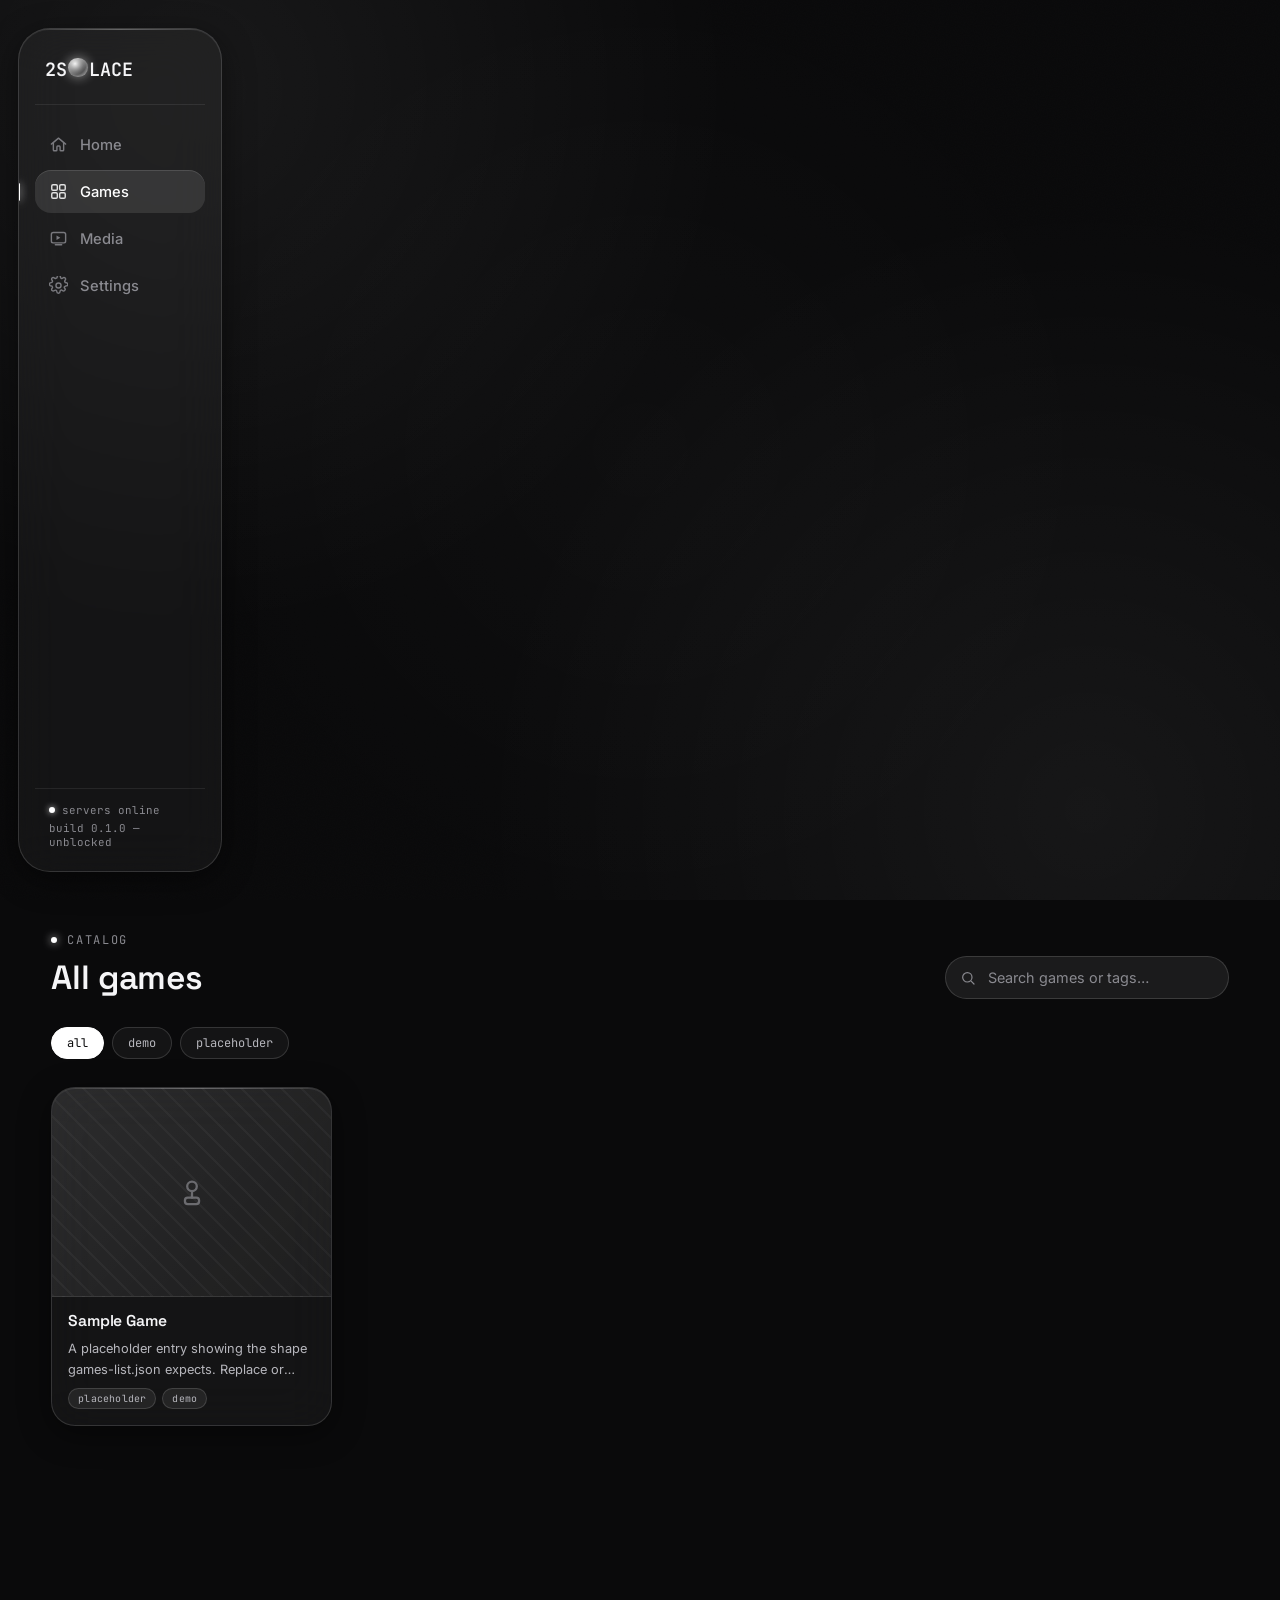
==== games.html @ 9ac843ba "Add files via upload" ====
<!DOCTYPE html>
<html lang="en">
<head>
<meta charset="UTF-8" />
<meta name="viewport" content="width=device-width, initial-scale=1.0" />
<title>Games — 2S0LACE</title>
<meta name="description" content="Browse and play the full 2S0LACE HTML5 games catalog." />
<link rel="stylesheet" href="assets/css/tokens.css" />
<link rel="stylesheet" href="assets/css/nav.css" />
<link rel="stylesheet" href="assets/css/games.css" />
</head>
<body data-page="games">

<div id="nav-mount"></div>

<div class="page">
  <div class="content">
    <div class="container">

      <div id="browse-view">
        <div class="games-header">
          <div>
            <span class="eyebrow">catalog</span>
            <h1 class="games-title">All games</h1>
          </div>
          <div class="search-wrap">
            <svg viewBox="0 0 24 24" fill="none" stroke="currentColor" stroke-width="1.8" stroke-linecap="round"><circle cx="11" cy="11" r="7"/><path d="m21 21-4.3-4.3"/></svg>
            <input type="text" id="game-search" placeholder="Search games or tags…" autocomplete="off" />
          </div>
        </div>

        <div class="tag-row" id="tag-row"></div>

        <div class="game-grid" id="game-grid">
          <div class="empty-state">loading catalog…</div>
        </div>
      </div>

      <div class="player-view" id="player-view">
        <div class="player-bar">
          <div class="player-meta">
            <button class="btn btn-glass" id="close-player">← Back to catalog</button>
            <h2 id="player-title">Game title</h2>
          </div>
        </div>

        <div class="player-frame-wrap glass">
          <iframe id="player-frame" src="" title="Game player" allow="fullscreen; gamepad; autoplay" allowfullscreen></iframe>
        </div>

        <div class="player-details">
          <div class="detail-card glass">
            <h4>About</h4>
            <p id="player-desc">—</p>
            <div class="game-tags" id="player-tags" style="margin-top: 14px;"></div>
          </div>
          <div class="detail-card glass">
            <h4>Controls</h4>
            <p id="player-controls">—</p>
          </div>
        </div>
      </div>

    </div>
  </div>
</div>

<script src="assets/js/nav.js"></script>
<script src="assets/js/games.js"></script>
</body>
</html>
---- assets/css/tokens.css ----
/* ==========================================================================
   2S0LACE — Design Tokens
   Liquid glass / black & white / rounded
   ========================================================================== */

@import url('https://fonts.googleapis.com/css2?family=Space+Grotesk:wght@400;500;600;700&family=Inter:wght@400;500;600;700&family=JetBrains+Mono:wght@400;500;600&display=swap');

:root {
  /* ---- Color ---- */
  --void:            #0a0a0b;
  --void-soft:       #111113;
  --ink:             #f5f5f7;
  --ink-dim:         #b7b7bd;
  --ink-faint:       #8a8a90;
  --hairline:        rgba(255, 255, 255, 0.08);
  --hairline-strong: rgba(255, 255, 255, 0.16);

  /* Glass surfaces — layered whites at low opacity over the void */
  --glass-1: rgba(255, 255, 255, 0.045);
  --glass-2: rgba(255, 255, 255, 0.07);
  --glass-3: rgba(255, 255, 255, 0.10);
  --glass-border: rgba(255, 255, 255, 0.14);
  --glass-highlight: rgba(255, 255, 255, 0.5);

  --white: #ffffff;
  --black: #000000;

  /* ---- Radius ---- */
  --r-sm: 10px;
  --r-md: 16px;
  --r-lg: 24px;
  --r-xl: 32px;
  --r-pill: 999px;

  /* ---- Type ---- */
  --font-display: 'Space Grotesk', system-ui, sans-serif;
  --font-body: 'Inter', system-ui, sans-serif;
  --font-mono: 'JetBrains Mono', ui-monospace, monospace;

  /* ---- Shadow / depth ---- */
  --shadow-glass: 0 8px 32px rgba(0, 0, 0, 0.45), inset 0 1px 0 rgba(255, 255, 255, 0.08);
  --shadow-lift: 0 16px 48px rgba(0, 0, 0, 0.55), inset 0 1px 0 rgba(255, 255, 255, 0.1);

  /* ---- Motion ---- */
  --ease: cubic-bezier(0.16, 1, 0.3, 1);
  --fast: 150ms;
  --med: 300ms;
}

* { box-sizing: border-box; }

html {
  color-scheme: dark;
  scroll-behavior: smooth;
}

body {
  margin: 0;
  min-height: 100vh;
  background: var(--void);
  color: var(--ink);
  font-family: var(--font-body);
  -webkit-font-smoothing: antialiased;
  overflow-x: hidden;
}

/* Ambient background — subtle radial glow, no color accent, just light */
.ambient {
  position: fixed;
  inset: 0;
  z-index: 0;
  pointer-events: none;
  background:
    radial-gradient(circle at 15% 10%, rgba(255,255,255,0.06), transparent 40%),
    radial-gradient(circle at 85% 90%, rgba(255,255,255,0.05), transparent 45%),
    radial-gradient(circle at 50% 50%, rgba(255,255,255,0.02), transparent 60%);
}

.ambient::after {
  content: '';
  position: absolute;
  inset: 0;
  background-image: url("data:image/svg+xml,%3Csvg xmlns='http://www.w3.org/2000/svg' width='120' height='120'%3E%3Cfilter id='n'%3E%3CfeTurbulence type='fractalNoise' baseFrequency='0.9' numOctaves='2' stitchTiles='stitch'/%3E%3C/filter%3E%3Crect width='100%25' height='100%25' filter='url(%23n)' opacity='0.02'/%3E%3C/svg%3E");
  opacity: 0.5;
}

a { color: inherit; text-decoration: none; }
ul { list-style: none; margin: 0; padding: 0; }
button { font-family: inherit; }

::selection { background: rgba(255,255,255,0.2); color: var(--white); }

/* Scrollbar */
::-webkit-scrollbar { width: 10px; height: 10px; }
::-webkit-scrollbar-track { background: transparent; }
::-webkit-scrollbar-thumb { background: var(--glass-3); border-radius: var(--r-pill); border: 2px solid var(--void); }
::-webkit-scrollbar-thumb:hover { background: var(--glass-border); }

/* Focus visibility */
:focus-visible {
  outline: 2px solid rgba(255,255,255,0.6);
  outline-offset: 3px;
  border-radius: var(--r-sm);
}

/* ---- Glass panel primitive ---- */
.glass {
  background: var(--glass-1);
  backdrop-filter: blur(24px) saturate(140%);
  -webkit-backdrop-filter: blur(24px) saturate(140%);
  border: 1px solid var(--glass-border);
  border-radius: var(--r-lg);
  box-shadow: var(--shadow-glass);
  position: relative;
}

.glass::before {
  /* top sheen — the "liquid" highlight */
  content: '';
  position: absolute;
  top: 0; left: 0; right: 0;
  height: 1px;
  background: linear-gradient(90deg, transparent, var(--glass-highlight), transparent);
  opacity: 0.5;
  border-radius: var(--r-lg) var(--r-lg) 0 0;
}

.glass-raised {
  background: var(--glass-2);
  box-shadow: var(--shadow-lift);
}

/* ---- Buttons ---- */
.btn {
  display: inline-flex;
  align-items: center;
  justify-content: center;
  gap: 8px;
  padding: 12px 22px;
  border-radius: var(--r-pill);
  font-family: var(--font-body);
  font-weight: 600;
  font-size: 0.95rem;
  cursor: pointer;
  border: 1px solid transparent;
  transition: transform var(--fast) var(--ease), background var(--fast) var(--ease), border-color var(--fast) var(--ease);
  white-space: nowrap;
}

.btn:active { transform: scale(0.97); }

.btn-primary {
  background: var(--white);
  color: var(--void);
}
.btn-primary:hover { background: var(--ink-dim); }

.btn-glass {
  background: var(--glass-2);
  border-color: var(--glass-border);
  color: var(--ink);
  backdrop-filter: blur(16px);
  -webkit-backdrop-filter: blur(16px);
}
.btn-glass:hover { background: var(--glass-3); border-color: var(--hairline-strong); }

.btn-ghost {
  background: transparent;
  color: var(--ink-dim);
  border-color: transparent;
}
.btn-ghost:hover { color: var(--ink); background: var(--glass-1); }

/* ---- Chips / tags ---- */
.chip {
  display: inline-flex;
  align-items: center;
  gap: 6px;
  padding: 5px 12px;
  border-radius: var(--r-pill);
  font-family: var(--font-mono);
  font-size: 0.72rem;
  letter-spacing: 0.02em;
  background: var(--glass-2);
  border: 1px solid var(--glass-border);
  color: var(--ink-dim);
  text-transform: lowercase;
}

/* ---- Layout shells ---- */
.page {
  position: relative;
  z-index: 1;
  min-height: 100vh;
  display: flex;
}

.content {
  flex: 1;
  min-width: 0;
  padding: 32px clamp(20px, 4vw, 56px) 100px;
}

.container {
  max-width: 1180px;
  margin: 0 auto;
}

/* ---- Section headers ---- */
.eyebrow {
  font-family: var(--font-mono);
  font-size: 0.75rem;
  letter-spacing: 0.14em;
  text-transform: uppercase;
  color: var(--ink-faint);
  display: flex;
  align-items: center;
  gap: 10px;
}

.eyebrow::before {
  content: '';
  width: 6px;
  height: 6px;
  border-radius: 50%;
  background: var(--white);
  box-shadow: 0 0 8px rgba(255,255,255,0.8);
}

h1, h2, h3, h4 {
  font-family: var(--font-display);
  font-weight: 600;
  margin: 0;
  letter-spacing: -0.01em;
}

p { color: var(--ink-dim); line-height: 1.6; margin: 0; }

/* ---- Placeholder page state ---- */
.placeholder {
  display: flex;
  flex-direction: column;
  align-items: center;
  justify-content: center;
  text-align: center;
  min-height: 60vh;
  gap: 20px;
  padding: 40px;
}

.placeholder-icon {
  width: 72px;
  height: 72px;
  border-radius: var(--r-lg);
  display: flex;
  align-items: center;
  justify-content: center;
  color: var(--ink-dim);
}

@media (max-width: 860px) {
  .content { padding: 24px 16px 120px; }
}
---- assets/css/nav.css ----
/* ==========================================================================
   2S0LACE — Navigation
   ========================================================================== */

.sidenav {
  width: 240px;
  flex-shrink: 0;
  position: sticky;
  top: 0;
  height: 100vh;
  padding: 28px 18px;
  display: flex;
  flex-direction: column;
  gap: 28px;
  z-index: 10;
}

.sidenav-inner {
  background: var(--glass-1);
  backdrop-filter: blur(24px) saturate(140%);
  -webkit-backdrop-filter: blur(24px) saturate(140%);
  border: 1px solid var(--glass-border);
  border-radius: var(--r-xl);
  box-shadow: var(--shadow-glass);
  height: 100%;
  display: flex;
  flex-direction: column;
  padding: 22px 16px;
  position: relative;
  overflow: hidden;
}

.sidenav-inner::before {
  content: '';
  position: absolute;
  top: 0; left: 0; right: 0;
  height: 1px;
  background: linear-gradient(90deg, transparent, var(--glass-highlight), transparent);
  opacity: 0.5;
}

/* Wordmark — the signature element */
.wordmark {
  font-family: var(--font-mono);
  font-size: 1.15rem;
  font-weight: 600;
  letter-spacing: 0.01em;
  display: flex;
  align-items: baseline;
  padding: 6px 10px 22px;
  margin-bottom: 18px;
  border-bottom: 1px solid var(--hairline);
  color: var(--ink);
}

.wordmark .lens {
  display: inline-block;
  position: relative;
  width: 1.05em;
  height: 1.05em;
  border-radius: 50%;
  background: radial-gradient(circle at 35% 30%, rgba(255,255,255,0.95), rgba(255,255,255,0.15) 60%, rgba(255,255,255,0.35) 100%);
  box-shadow: 0 0 12px rgba(255,255,255,0.5), inset 0 0 6px rgba(255,255,255,0.6);
  vertical-align: middle;
  margin: 0 1px;
  transform: translateY(1px);
}

.nav-list {
  display: flex;
  flex-direction: column;
  gap: 4px;
  flex: 1;
}

.nav-item {
  display: flex;
  align-items: center;
  gap: 12px;
  padding: 12px 14px;
  border-radius: var(--r-md);
  color: var(--ink-faint);
  font-weight: 500;
  font-size: 0.92rem;
  transition: background var(--fast) var(--ease), color var(--fast) var(--ease);
  position: relative;
}

.nav-item svg { width: 19px; height: 19px; flex-shrink: 0; opacity: 0.85; }

.nav-item:hover {
  background: var(--glass-2);
  color: var(--ink);
}

.nav-item.active {
  background: var(--glass-3);
  color: var(--white);
  box-shadow: inset 0 1px 0 rgba(255,255,255,0.12);
}

.nav-item.active::before {
  content: '';
  position: absolute;
  left: -18px;
  top: 50%;
  transform: translateY(-50%);
  width: 3px;
  height: 18px;
  border-radius: var(--r-pill);
  background: var(--white);
  box-shadow: 0 0 10px rgba(255,255,255,0.7);
}

.nav-footer {
  padding-top: 14px;
  border-top: 1px solid var(--hairline);
  font-family: var(--font-mono);
  font-size: 0.68rem;
  color: var(--ink-faint);
  display: flex;
  flex-direction: column;
  gap: 4px;
  padding-left: 14px;
}

.status-dot-row { display: flex; align-items: center; gap: 7px; }
.status-dot {
  width: 6px; height: 6px; border-radius: 50%;
  background: #ffffff;
  box-shadow: 0 0 6px rgba(255,255,255,0.8);
}

/* Mobile top bar + bottom nav */
.topbar {
  display: none;
}

.bottomnav {
  display: none;
}

@media (max-width: 860px) {
  .sidenav { display: none; }

  .topbar {
    display: flex;
    align-items: center;
    justify-content: space-between;
    padding: 14px 16px;
    position: sticky;
    top: 0;
    z-index: 20;
    background: rgba(10,10,11,0.7);
    backdrop-filter: blur(20px);
    -webkit-backdrop-filter: blur(20px);
    border-bottom: 1px solid var(--hairline);
  }

  .topbar .wordmark { padding: 0; margin: 0; border: none; font-size: 1rem; }

  .bottomnav {
    display: flex;
    position: fixed;
    bottom: 14px;
    left: 50%;
    transform: translateX(-50%);
    z-index: 30;
    padding: 8px;
    gap: 4px;
    background: var(--glass-2);
    backdrop-filter: blur(24px) saturate(140%);
    -webkit-backdrop-filter: blur(24px) saturate(140%);
    border: 1px solid var(--glass-border);
    border-radius: var(--r-pill);
    box-shadow: var(--shadow-lift);
  }

  .bottomnav .nav-item {
    flex-direction: column;
    gap: 3px;
    padding: 9px 16px;
    border-radius: var(--r-pill);
    font-size: 0.62rem;
  }

  .bottomnav .nav-item.active::before { display: none; }
  .bottomnav .nav-item.active { background: var(--white); color: var(--void); }
  .bottomnav .nav-item svg { width: 18px; height: 18px; }
}
---- assets/css/games.css ----
/* ==========================================================================
   2S0LACE — Games page
   ========================================================================== */

.games-header {
  display: flex;
  align-items: flex-end;
  justify-content: space-between;
  gap: 20px;
  margin-bottom: 28px;
  flex-wrap: wrap;
}

.games-title { font-size: clamp(1.6rem, 3vw, 2.1rem); margin-top: 8px; }

.search-wrap {
  position: relative;
  min-width: 240px;
}

.search-wrap input {
  width: 100%;
  padding: 12px 16px 12px 42px;
  border-radius: var(--r-pill);
  background: var(--glass-2);
  border: 1px solid var(--glass-border);
  color: var(--ink);
  font-family: var(--font-body);
  font-size: 0.9rem;
  outline: none;
  transition: border-color var(--fast) var(--ease), background var(--fast) var(--ease);
}
.search-wrap input:focus { border-color: var(--hairline-strong); background: var(--glass-3); }
.search-wrap input::placeholder { color: var(--ink-faint); }

.search-wrap svg {
  position: absolute;
  left: 15px; top: 50%;
  transform: translateY(-50%);
  width: 16px; height: 16px;
  color: var(--ink-faint);
  pointer-events: none;
}

.tag-row {
  display: flex;
  gap: 8px;
  flex-wrap: wrap;
  margin-bottom: 28px;
}

.tag-filter {
  padding: 7px 15px;
  border-radius: var(--r-pill);
  background: var(--glass-1);
  border: 1px solid var(--glass-border);
  color: var(--ink-dim);
  font-family: var(--font-mono);
  font-size: 0.75rem;
  cursor: pointer;
  transition: all var(--fast) var(--ease);
}
.tag-filter:hover { background: var(--glass-2); color: var(--ink); }
.tag-filter.active { background: var(--white); color: var(--void); border-color: var(--white); }

.game-grid {
  display: grid;
  grid-template-columns: repeat(auto-fill, minmax(230px, 1fr));
  gap: 18px;
}

.game-card {
  border-radius: var(--r-lg);
  overflow: hidden;
  cursor: pointer;
  transition: transform var(--med) var(--ease), box-shadow var(--med) var(--ease);
  display: flex;
  flex-direction: column;
}

.game-card:hover {
  transform: translateY(-4px);
  box-shadow: var(--shadow-lift);
}

.game-thumb {
  aspect-ratio: 4/3;
  background:
    linear-gradient(135deg, var(--glass-3), var(--glass-1)),
    repeating-linear-gradient(45deg, rgba(255,255,255,0.03) 0 2px, transparent 2px 14px);
  display: flex;
  align-items: center;
  justify-content: center;
  position: relative;
  overflow: hidden;
  border-bottom: 1px solid var(--hairline);
}

.game-thumb img { width: 100%; height: 100%; object-fit: cover; }

.game-thumb svg {
  width: 34px; height: 34px;
  color: var(--ink-faint);
  opacity: 0.7;
}

.featured-badge {
  position: absolute;
  top: 10px; right: 10px;
  padding: 4px 10px;
  background: var(--white);
  color: var(--void);
  font-family: var(--font-mono);
  font-size: 0.62rem;
  border-radius: var(--r-pill);
  font-weight: 600;
  letter-spacing: 0.04em;
}

.game-info { padding: 14px 16px 16px; display: flex; flex-direction: column; gap: 8px; flex: 1; }
.game-info h3 { font-size: 0.98rem; }
.game-info p { font-size: 0.8rem; margin: 0; display: -webkit-box; -webkit-line-clamp: 2; -webkit-box-orient: vertical; overflow: hidden; }

.game-tags { display: flex; gap: 6px; flex-wrap: wrap; margin-top: auto; }
.game-tags .chip { font-size: 0.62rem; padding: 3px 9px; }

.empty-state {
  grid-column: 1 / -1;
  text-align: center;
  padding: 60px 20px;
  color: var(--ink-faint);
  font-family: var(--font-mono);
  font-size: 0.85rem;
}

/* ---- Player view ---- */
.player-view { display: none; }
.player-view.open { display: block; }

.player-bar {
  display: flex;
  align-items: center;
  justify-content: space-between;
  gap: 16px;
  margin-bottom: 16px;
  flex-wrap: wrap;
}

.player-meta { display: flex; align-items: center; gap: 14px; }
.player-meta h2 { font-size: 1.3rem; }

.player-frame-wrap {
  border-radius: var(--r-xl);
  overflow: hidden;
  aspect-ratio: 16/10;
  background: var(--void-soft);
}

.player-frame-wrap iframe { width: 100%; height: 100%; border: 0; display: block; }

.player-details {
  margin-top: 18px;
  display: grid;
  grid-template-columns: 2fr 1fr;
  gap: 18px;
}

.detail-card { padding: 20px; }
.detail-card h4 { font-size: 0.8rem; text-transform: uppercase; letter-spacing: 0.08em; color: var(--ink-faint); margin-bottom: 10px; font-family: var(--font-mono); font-weight: 500; }

@media (max-width: 760px) {
  .player-details { grid-template-columns: 1fr; }
  .games-header { flex-direction: column; align-items: stretch; }
}
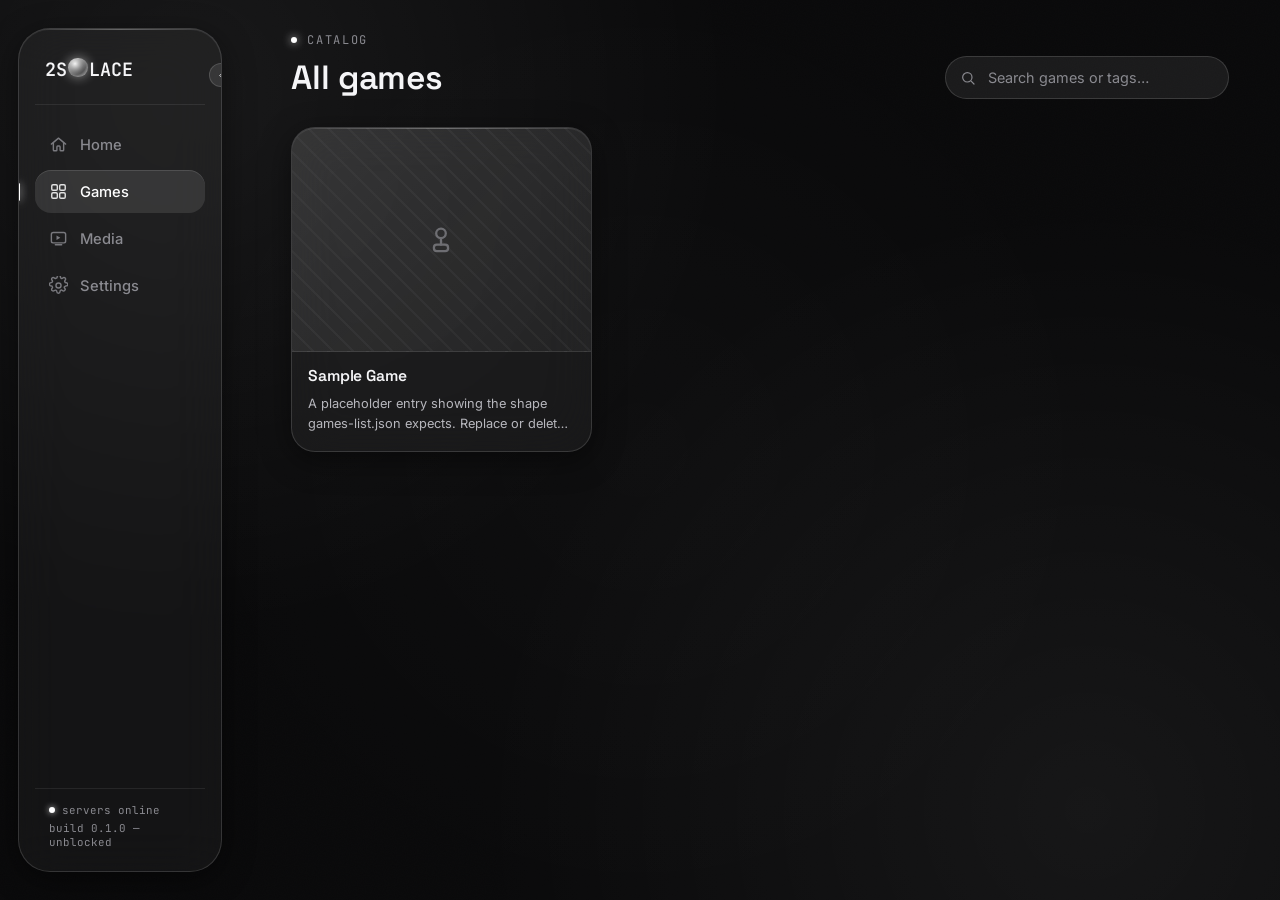
==== commit ef061a25: "Add files via upload" ====
--- a/games.html
+++ b/games.html
@@ -29,8 +29,6 @@
           </div>
         </div>
 
-        <div class="tag-row" id="tag-row"></div>
-
         <div class="game-grid" id="game-grid">
           <div class="empty-state">loading catalog…</div>
         </div>
@@ -52,7 +50,6 @@
           <div class="detail-card glass">
             <h4>About</h4>
             <p id="player-desc">—</p>
-            <div class="game-tags" id="player-tags" style="margin-top: 14px;"></div>
           </div>
           <div class="detail-card glass">
             <h4>Controls</h4>
--- a/assets/css/tokens.css
+++ b/assets/css/tokens.css
@@ -192,7 +192,6 @@
   position: relative;
   z-index: 1;
   min-height: 100vh;
-  display: flex;
 }
 
 .content {
--- a/assets/css/nav.css
+++ b/assets/css/nav.css
@@ -2,18 +2,27 @@
    2S0LACE — Navigation
    ========================================================================== */
 
+:root {
+  --sidenav-w: 240px;
+  --sidenav-w-collapsed: 84px;
+}
+
 .sidenav {
-  width: 240px;
+  width: var(--sidenav-w);
   flex-shrink: 0;
-  position: sticky;
+  position: fixed;
   top: 0;
+  left: 0;
   height: 100vh;
   padding: 28px 18px;
   display: flex;
   flex-direction: column;
   gap: 28px;
   z-index: 10;
-}
+  transition: width var(--med) var(--ease);
+}
+
+body.nav-collapsed .sidenav { width: var(--sidenav-w-collapsed); }
 
 .sidenav-inner {
   background: var(--glass-1);
@@ -23,12 +32,41 @@
   border-radius: var(--r-xl);
   box-shadow: var(--shadow-glass);
   height: 100%;
+  width: 100%;
   display: flex;
   flex-direction: column;
   padding: 22px 16px;
   position: relative;
   overflow: hidden;
 }
+
+.collapse-toggle {
+  position: absolute;
+  top: 34px;
+  right: -12px;
+  width: 24px;
+  height: 24px;
+  border-radius: 50%;
+  background: var(--glass-3);
+  border: 1px solid var(--glass-border);
+  color: var(--ink);
+  display: flex;
+  align-items: center;
+  justify-content: center;
+  cursor: pointer;
+  z-index: 11;
+  transition: background var(--fast) var(--ease), transform var(--med) var(--ease);
+}
+.collapse-toggle:hover { background: var(--white); color: var(--void); }
+.collapse-toggle svg { width: 13px; height: 13px; transition: transform var(--med) var(--ease); }
+body.nav-collapsed .collapse-toggle svg { transform: rotate(180deg); }
+
+/* Hide labels + footer text when collapsed, keep icons centered */
+body.nav-collapsed .wordmark span.full { display: none; }
+body.nav-collapsed .nav-item span { display: none; }
+body.nav-collapsed .nav-item { justify-content: center; }
+body.nav-collapsed .nav-footer { display: none; }
+body.nav-collapsed .wordmark { justify-content: center; padding-left: 0; padding-right: 0; }
 
 .sidenav-inner::before {
   content: '';
@@ -131,6 +169,10 @@
   box-shadow: 0 0 6px rgba(255,255,255,0.8);
 }
 
+/* Push page content clear of the fixed sidenav */
+.content { margin-left: var(--sidenav-w); transition: margin-left var(--med) var(--ease); }
+body.nav-collapsed .content { margin-left: var(--sidenav-w-collapsed); }
+
 /* Mobile top bar + bottom nav */
 .topbar {
   display: none;
@@ -142,6 +184,7 @@
 
 @media (max-width: 860px) {
   .sidenav { display: none; }
+  .content, body.nav-collapsed .content { margin-left: 0; }
 
   .topbar {
     display: flex;
--- a/assets/css/games.css
+++ b/assets/css/games.css
@@ -41,27 +41,6 @@
   color: var(--ink-faint);
   pointer-events: none;
 }
-
-.tag-row {
-  display: flex;
-  gap: 8px;
-  flex-wrap: wrap;
-  margin-bottom: 28px;
-}
-
-.tag-filter {
-  padding: 7px 15px;
-  border-radius: var(--r-pill);
-  background: var(--glass-1);
-  border: 1px solid var(--glass-border);
-  color: var(--ink-dim);
-  font-family: var(--font-mono);
-  font-size: 0.75rem;
-  cursor: pointer;
-  transition: all var(--fast) var(--ease);
-}
-.tag-filter:hover { background: var(--glass-2); color: var(--ink); }
-.tag-filter.active { background: var(--white); color: var(--void); border-color: var(--white); }
 
 .game-grid {
   display: grid;
@@ -121,9 +100,6 @@
 .game-info h3 { font-size: 0.98rem; }
 .game-info p { font-size: 0.8rem; margin: 0; display: -webkit-box; -webkit-line-clamp: 2; -webkit-box-orient: vertical; overflow: hidden; }
 
-.game-tags { display: flex; gap: 6px; flex-wrap: wrap; margin-top: auto; }
-.game-tags .chip { font-size: 0.62rem; padding: 3px 9px; }
-
 .empty-state {
   grid-column: 1 / -1;
   text-align: center;
